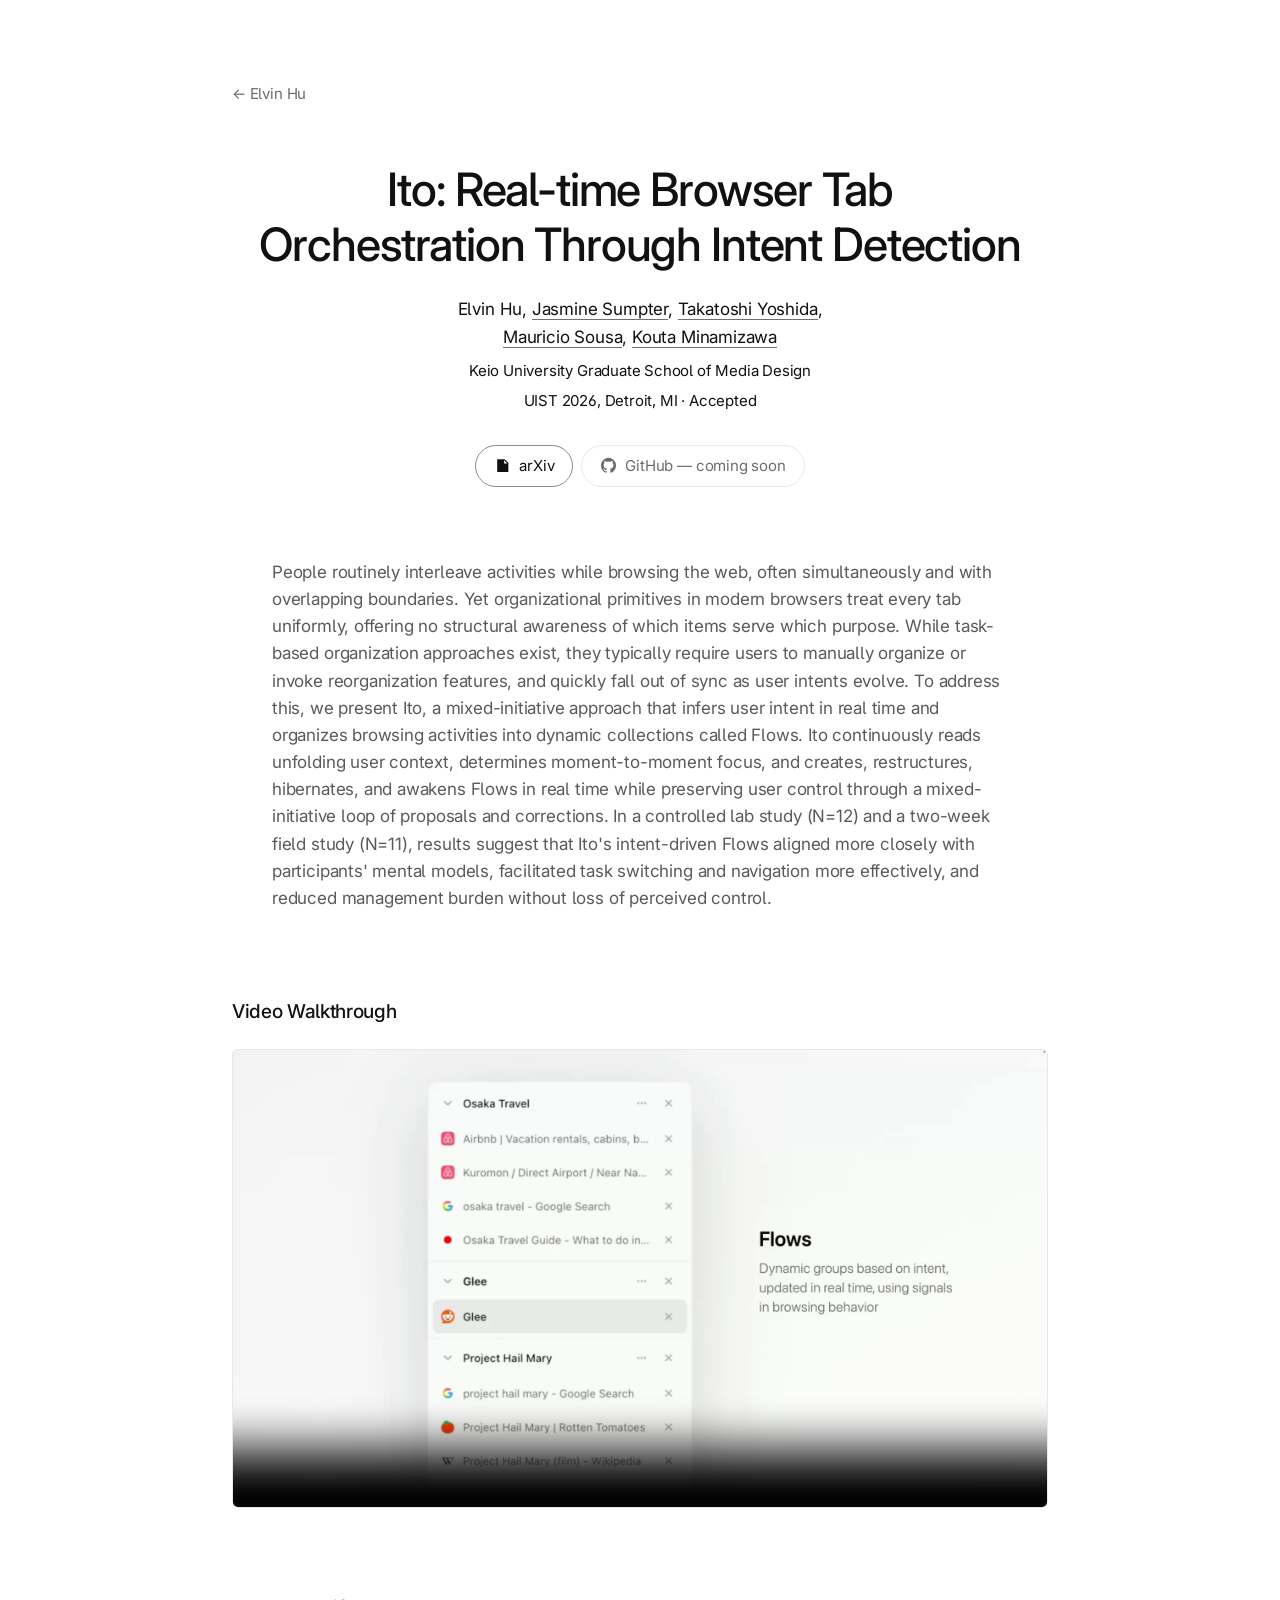
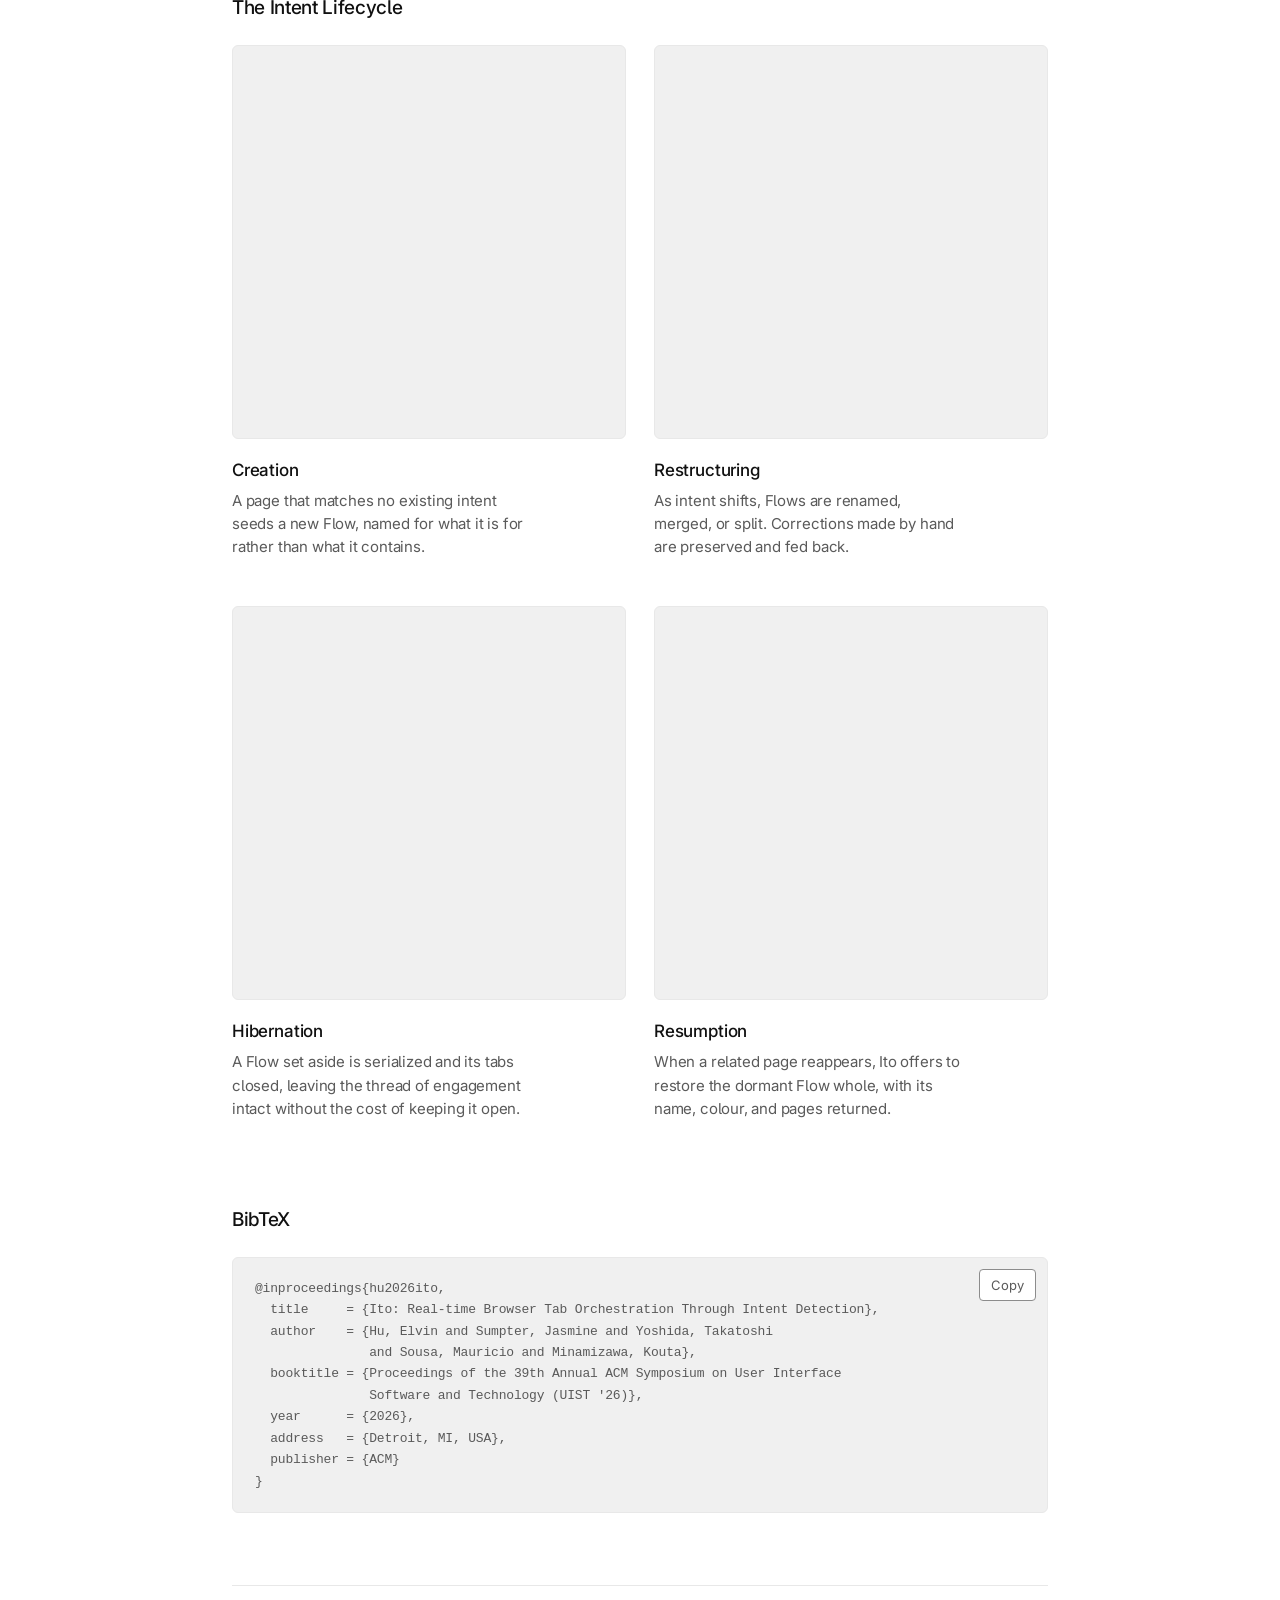
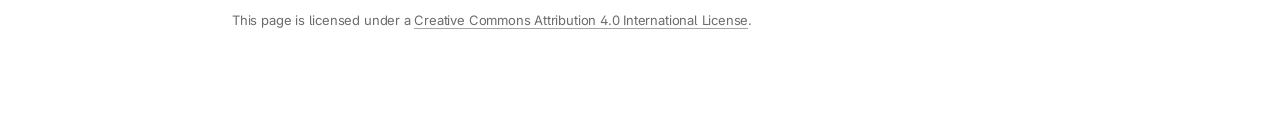
==== ito/index.html @ 9405cfd6 "Add the portfolio site Two static pages, no build step: a home page and a project page for Ito.  Typ" ====
<!DOCTYPE html>
<html lang="en">
<head>
<meta charset="utf-8">
<meta name="viewport" content="width=device-width, initial-scale=1">
<title>Ito: Real-time Browser Tab Orchestration Through Intent Detection</title>
<meta name="description" content="Ito replaces the flat tab strip with a sidebar of Flows: clusters of webpages grouped by inferred intent rather than by domain or topic. UIST 2026.">
<link rel="preconnect" href="https://fonts.googleapis.com">
<link rel="preconnect" href="https://fonts.gstatic.com" crossorigin>
<link href="https://fonts.googleapis.com/css2?family=Inter:wght@400;500&display=swap" rel="stylesheet">
<link rel="stylesheet" href="../css/style.css">
<link rel="stylesheet" href="../css/project.css">
</head>
<body>

<main class="page page--project">

  <a class="back" href="../">← Elvin Hu</a>

  <header class="masthead">
    <h1 class="masthead__title">
      Ito: Real-time Browser Tab Orchestration Through Intent Detection
    </h1>
    <p class="masthead__authors">
      <span>Elvin Hu</span>,
      <a href="https://nomouth.studio/">Jasmine Sumpter</a>,
      <a href="https://takatoshiyoshida.myportfolio.com/">Takatoshi Yoshida</a>,
      <a href="https://mauriciosousa.github.io/">Mauricio Sousa</a>,
      <a href="https://www.kmd.keio.ac.jp/faculty/kouta-minamizawa/">Kouta Minamizawa</a>
    </p>
    <p class="masthead__affiliation">
      Keio University Graduate School of Media Design
    </p>
    <p class="masthead__venue">
      UIST 2026, Detroit, MI · Accepted
    </p>

    <nav class="buttons">
      <a class="button" href="https://arxiv.org/abs/2608.09107">
        <svg viewBox="0 0 16 16" aria-hidden="true"><path d="M3 2h7l3.5 3.5V14H3V2zm6.5 1v3h3l-3-3zM5 8h6v1H5V8zm0 2.5h6v1H5v-1z"/></svg>
        arXiv
      </a>
      <span class="button button--muted">
        <svg viewBox="0 0 16 16" aria-hidden="true"><path d="M8 .8a7.2 7.2 0 0 0-2.28 14c.36.07.49-.15.49-.35v-1.23c-2 .44-2.43-.96-2.43-.96-.33-.84-.8-1.06-.8-1.06-.66-.45.05-.44.05-.44.73.05 1.11.75 1.11.75.65 1.1 1.7.79 2.11.6.07-.47.25-.79.46-.97-1.6-.18-3.28-.8-3.28-3.56 0-.79.28-1.43.74-1.93-.07-.19-.32-.92.07-1.91 0 0 .6-.2 1.98.73a6.9 6.9 0 0 1 3.6 0c1.37-.93 1.97-.73 1.97-.73.4.99.15 1.72.07 1.9.47.51.75 1.15.75 1.94 0 2.77-1.69 3.38-3.29 3.56.26.22.49.66.49 1.33v1.97c0 .2.13.42.49.35A7.2 7.2 0 0 0 8 .8z"/></svg>
        GitHub — coming soon
      </span>
    </nav>
  </header>

  <section class="abstract">
    <p>
      People routinely interleave activities while browsing the web, often
      simultaneously and with overlapping boundaries. Yet organizational primitives
      in modern browsers treat every tab uniformly, offering no structural awareness
      of which items serve which purpose. While task-based organization approaches
      exist, they typically require users to manually organize or invoke
      reorganization features, and quickly fall out of sync as user intents evolve.
      To address this, we present Ito, a mixed-initiative approach that infers user
      intent in real time and organizes browsing activities into dynamic collections
      called Flows. Ito continuously reads unfolding user context, determines
      moment-to-moment focus, and creates, restructures, hibernates, and awakens
      Flows in real time while preserving user control through a mixed-initiative
      loop of proposals and corrections. In a controlled lab study (N=12) and a
      two-week field study (N=11), results suggest that Ito's intent-driven Flows
      aligned more closely with participants' mental models, facilitated task
      switching and navigation more effectively, and reduced management burden
      without loss of perceived control.
    </p>
  </section>

  <section class="section">
    <h2 class="section__heading">Video Walkthrough</h2>
    <video class="media media--wide" controls preload="metadata"
           poster="../assets/video/walkthrough-poster.jpg">
      <source src="../assets/video/walkthrough.mp4" type="video/mp4">
    </video>
  </section>

  <section class="section">
    <h2 class="section__heading">The Intent Lifecycle</h2>
    <ol class="lifecycle">

      <li class="lifecycle__phase">
        <video class="media media--square" autoplay muted loop playsinline
               preload="metadata" disablepictureinpicture>
          <source src="../assets/video/lifecycle-creation.mp4" type="video/mp4">
        </video>
        <p class="lifecycle__name">Creation</p>
        <p class="lifecycle__desc">
          A page that matches no existing intent seeds a new Flow, named for what it
          is for rather than what it contains.
        </p>
      </li>

      <li class="lifecycle__phase">
        <video class="media media--square" autoplay muted loop playsinline
               preload="metadata" disablepictureinpicture>
          <source src="../assets/video/lifecycle-restructuring.mp4" type="video/mp4">
        </video>
        <p class="lifecycle__name">Restructuring</p>
        <p class="lifecycle__desc">
          As intent shifts, Flows are renamed, merged, or split. Corrections made by
          hand are preserved and fed back.
        </p>
      </li>

      <li class="lifecycle__phase">
        <video class="media media--square" autoplay muted loop playsinline
               preload="metadata" disablepictureinpicture>
          <source src="../assets/video/lifecycle-hibernation.mp4" type="video/mp4">
        </video>
        <p class="lifecycle__name">Hibernation</p>
        <p class="lifecycle__desc">
          A Flow set aside is serialized and its tabs closed, leaving the thread of
          engagement intact without the cost of keeping it open.
        </p>
      </li>

      <li class="lifecycle__phase">
        <video class="media media--square" autoplay muted loop playsinline
               preload="metadata" disablepictureinpicture>
          <source src="../assets/video/lifecycle-resumption.mp4" type="video/mp4">
        </video>
        <p class="lifecycle__name">Resumption</p>
        <p class="lifecycle__desc">
          When a related page reappears, Ito offers to restore the dormant Flow whole,
          with its name, colour, and pages returned.
        </p>
      </li>

    </ol>
  </section>

  <section class="section">
    <h2 class="section__heading">BibTeX</h2>
    <div class="bibtex">
      <button class="bibtex__copy" type="button">Copy</button>
      <pre><code>@inproceedings{hu2026ito,
  title     = {Ito: Real-time Browser Tab Orchestration Through Intent Detection},
  author    = {Hu, Elvin and Sumpter, Jasmine and Yoshida, Takatoshi
               and Sousa, Mauricio and Minamizawa, Kouta},
  booktitle = {Proceedings of the 39th Annual ACM Symposium on User Interface
               Software and Technology (UIST '26)},
  year      = {2026},
  address   = {Detroit, MI, USA},
  publisher = {ACM}
}</code></pre>
    </div>
  </section>

  <footer class="license">
    This page is licensed under a
    <a href="https://creativecommons.org/licenses/by/4.0/" rel="license">Creative
    Commons Attribution 4.0 International License</a>.
  </footer>

</main>

<script>
  document.querySelector('.bibtex__copy').addEventListener('click', async (event) => {
    const button = event.currentTarget;
    const code = document.querySelector('.bibtex code');

    try {
      await navigator.clipboard.writeText(code.textContent);
      button.textContent = 'Copied';
    } catch {
      // Clipboard access can be refused when the document is not focused.
      // Select the entry instead so it can be copied by hand.
      const range = document.createRange();
      range.selectNodeContents(code);
      const selection = window.getSelection();
      selection.removeAllRanges();
      selection.addRange(range);
      button.textContent = 'Press ⌘C';
    }

    setTimeout(() => { button.textContent = 'Copy'; }, 1600);
  });

  // The clips carry autoplay so they run even if this never fires; the observer
  // keeps off-screen ones paused in browsers that do not do it themselves.
  const observer = new IntersectionObserver((entries) => {
    for (const entry of entries) {
      if (entry.isIntersecting) {
        entry.target.play().catch(() => {});
      } else {
        entry.target.pause();
      }
    }
  }, { threshold: 0.25 });

  document.querySelectorAll('.media--square').forEach((video) => {
    observer.observe(video);
  });
</script>

</body>
</html>
---- css/style.css ----
/* ---------------------------------------------------------------------------
   Tokens
   Monochrome palette carried over from Ito's design system.
--------------------------------------------------------------------------- */

:root {
  --bg: #ffffff;
  --surface: #f0f0f0;
  --border: #e8e8e8;
  /* Boundary for interactive controls. WCAG 1.4.11 asks 3:1 of anything needed
     to identify a control, which --border (1.2:1) cannot carry. 3.36:1 here. */
  --border-control: #8c8c8c;
  --text: #111111;
  --text-secondary: #5a5a5a;
  /* 5.25:1 on --bg and 4.61:1 on --surface. The old #949494 sat at 3.03:1, which
     fails WCAG AA for the 12px labels and captions that use this token. */
  --text-tertiary: #6c6c6c;

  --measure: 46rem;
  --gutter: 1.5rem;
  --thumb: 200px;

  --step-1: 1.1875rem;
  --step-0: 1.0625rem;
  --step--1: 0.9375rem;
  --step--2: 0.8125rem;

  --leading: 1.6;
  --radius: 6px;

  --ease: cubic-bezier(0.4, 0, 0.2, 1);
}

@media (prefers-color-scheme: dark) {
  :root {
    --bg: #0d0d0d;
    --surface: #1c1c1c;
    --border: #262626;
    --border-control: #666666; /* 3.39:1 */
    --text: #f2f2f2;
    --text-secondary: #a0a0a0;
    /* 5.20:1 on --bg and 4.56:1 on --surface; #6b6b6b was 3.65:1. */
    --text-tertiary: #848484;
  }
}

/* ---------------------------------------------------------------------------
   Base
--------------------------------------------------------------------------- */

*,
*::before,
*::after {
  box-sizing: border-box;
}

html {
  -webkit-text-size-adjust: 100%;
}

body {
  margin: 0;
  background: var(--bg);
  color: var(--text);
  font-family: "Inter", -apple-system, BlinkMacSystemFont, "Segoe UI",
    "Helvetica Neue", sans-serif;
  font-size: var(--step-0);
  line-height: var(--leading);
  font-feature-settings: "cv05", "ss01";
  letter-spacing: -0.011em;
  -webkit-font-smoothing: antialiased;
  -moz-osx-font-smoothing: grayscale;
}

p {
  margin: 0 0 1em;
  color: var(--text-secondary);
  text-wrap: pretty;
}

p:last-child {
  margin-bottom: 0;
}

/* Links inherit the colour of their surroundings, so the underline is the only
   thing marking them as links. Tying it to --border put it at 1.2:1 against the
   page, effectively invisible; deriving it from the text colour keeps the
   hairline quiet but perceptible whatever tier of grey it sits in. */
a {
  color: inherit;
  text-decoration: none;
  border-bottom: 1px solid color-mix(in srgb, currentColor 60%, transparent);
  transition: border-color 0.15s var(--ease), color 0.15s var(--ease);
}

a:hover {
  border-bottom-color: currentColor;
}

a:focus-visible {
  outline: 2px solid var(--text);
  outline-offset: 3px;
  border-radius: 2px;
}

img,
video {
  display: block;
  max-width: 100%;
}

/* ---------------------------------------------------------------------------
   Layout
--------------------------------------------------------------------------- */

.page {
  max-width: var(--measure);
  margin: 0 auto;
  padding: 7rem var(--gutter) 6rem;
}

.section {
  margin-top: 4.5rem;
}

.section__heading {
  margin: 0 0 1.5rem;
  font-size: var(--step-1);
  font-weight: 500;
  line-height: 1.3;
  letter-spacing: -0.018em;
  color: var(--text);
}

/* ---------------------------------------------------------------------------
   Intro
--------------------------------------------------------------------------- */

.avatar {
  width: 56px;
  height: 56px;
  margin-bottom: 2rem;
  border-radius: 50%;
  background-color: var(--surface);
  background-size: cover;
  background-position: center;
}

.intro p {
  color: var(--text);
}

.intro p + p {
  color: var(--text-secondary);
}

.intro__links {
  margin-top: 1.5rem;
  font-size: var(--step--1);
}

.intro__links a {
  color: var(--text-secondary);
}

.intro__links a + a {
  margin-left: 1.25rem;
}

/* ---------------------------------------------------------------------------
   Entry list
   Thumbnail on the left, title and supporting copy on the right.
--------------------------------------------------------------------------- */

.entries {
  display: flex;
  flex-direction: column;
  gap: 0.25rem;
  margin: 0;
  padding: 0;
  list-style: none;
}

/* Square thumbnail spanning the full entry, with the text set beside it. The
   head and body are separate rows so that narrow screens can slot the image
   between them. */
.entry {
  display: grid;
  grid-template-columns: var(--thumb) 1fr;
  grid-template-areas:
    "thumb head"
    "thumb body";
  align-content: start;
  column-gap: 1.5rem;
  row-gap: 0.5rem;
  padding: 1rem 0.875rem;
  margin-left: -0.875rem;
  margin-right: -0.875rem;
  border-radius: var(--radius);
  transition: background-color 0.15s var(--ease);
}

.entry:hover {
  background: color-mix(in srgb, var(--surface) 45%, transparent);
}

.entry__thumb {
  grid-area: thumb;
  display: block;
  align-self: start;
  overflow: hidden;
  aspect-ratio: 1 / 1;
  border: 0;
  border-radius: 5px;
  background-color: var(--surface);
  background-size: cover;
  background-position: center;
  /* Several thumbnails are near-white, so give every one a defined edge. */
  box-shadow: inset 0 0 0 1px color-mix(in srgb, var(--text) 8%, transparent);
}

.entry__thumb video {
  display: block;
  width: 100%;
  height: 100%;
  object-fit: cover;
  pointer-events: none;
}

.entry__head {
  grid-area: head;
  min-width: 0;
}

.entry__body {
  grid-area: body;
  min-width: 0;
}

.entry__title {
  margin: 0;
  font-size: var(--step-0);
  font-weight: 500;
  line-height: 1.4;
  color: var(--text);
  text-wrap: balance;
}

.entry__title a {
  border-bottom: 0;
}

.entry__title a:hover {
  text-decoration: underline;
  text-underline-offset: 2px;
}

/* Marks a title or row that leads off-site. */
.arrow {
  width: 0.8em;
  height: 0.8em;
  margin-left: 0.2em;
  color: var(--text-tertiary);
  vertical-align: -0.02em;
}

.arrow path {
  fill: none;
  stroke: currentColor;
  stroke-width: 1.25;
  stroke-linecap: round;
  stroke-linejoin: round;
}

.entry__meta {
  margin: 0.125rem 0 0;
  font-size: var(--step--1);
  line-height: 1.45;
  color: var(--text);
}

.entry__meta p {
  margin: 0;
  color: inherit;
}

.entry__desc {
  margin: 0;
  font-size: var(--step--1);
  color: var(--text-secondary);
  text-wrap: pretty;
}

.entry__links {
  margin: 0.5rem 0 0;
  font-size: var(--step--1);
  color: var(--text-secondary);
}

.entry__links a + a {
  margin-left: 0.75rem;
}

/* ---------------------------------------------------------------------------
   Plain rows (intellectual property)
--------------------------------------------------------------------------- */

.rows {
  margin: 0;
  padding: 0;
  list-style: none;
  font-size: var(--step--1);
}

.rows li {
  border-top: 1px solid var(--border);
  color: var(--text-secondary);
}

.rows li:last-child {
  border-bottom: 1px solid var(--border);
}

.rows a {
  display: grid;
  grid-template-columns: 11rem 1fr auto;
  gap: 1.5rem;
  padding: 0.6rem 0;
  color: inherit;
  border-bottom: 0;
}

.rows a:hover {
  color: var(--text);
}

.rows a:hover span:first-child {
  text-decoration: underline;
  text-underline-offset: 2px;
}

/* Number, status and year are peers on one row, so they share a colour. */
.rows span:first-child,
.rows span:last-child {
  font-variant-numeric: tabular-nums;
}

/* ---------------------------------------------------------------------------
   Footer
--------------------------------------------------------------------------- */

.footer {
  margin-top: 4.5rem;
  padding-top: 1.5rem;
  border-top: 1px solid var(--border);
  font-size: var(--step--1);
  color: var(--text-tertiary);
}

.footer a {
  color: var(--text-secondary);
}

.footer a + a {
  margin-left: 1rem;
}

/* Narrow screens: one column, with the image dropping below the title block. */
@media (max-width: 40rem) {
  .page {
    padding-top: 4rem;
  }

  .entry {
    grid-template-columns: 1fr;
    grid-template-areas:
      "head"
      "thumb"
      "body";
    row-gap: 0.875rem;
  }

  .entry__thumb {
    width: 13rem;
    justify-self: start;
  }

  .rows a {
    grid-template-columns: 9.5rem 1fr auto;
    gap: 0.75rem;
  }

  .intro__links a + a {
    margin-left: 1rem;
  }
}
---- css/project.css ----
/* ---------------------------------------------------------------------------
   Project page
   Layered on top of style.css. Wider measure, centred masthead.
--------------------------------------------------------------------------- */

.page--project {
  --measure: 54rem;
  padding-top: 5rem;
}

.back {
  display: inline-block;
  margin-bottom: 3.5rem;
  font-size: var(--step--1);
  color: var(--text-tertiary);
  border-bottom: none;
}

.back:hover {
  color: var(--text);
}

/* Masthead ---------------------------------------------------------------- */

.masthead {
  text-align: center;
  margin-bottom: 4.5rem;
}

.masthead__title {
  max-width: 34ch;
  margin: 0 auto 1.5rem;
  font-size: clamp(2rem, 1.35rem + 2.6vw, 2.875rem);
  font-weight: 500;
  line-height: 1.2;
  letter-spacing: -0.025em;
  text-wrap: balance;
}

.masthead__authors {
  max-width: 44ch;
  margin: 0 auto 0.5rem;
  color: var(--text);
}

/* Wrap between authors, never inside a name. */
.masthead__authors span,
.masthead__authors a {
  white-space: nowrap;
}

/* Affiliation and venue read as one continuation of the author line, so they
   stay in the same colour rather than fading off into a second grey. */
.masthead__affiliation,
.masthead__venue {
  margin: 0;
  font-size: var(--step--1);
  color: var(--text);
}

.masthead__venue {
  margin-top: 0.375rem;
}

/* Link buttons ------------------------------------------------------------ */

.buttons {
  display: flex;
  flex-wrap: wrap;
  justify-content: center;
  gap: 0.5rem;
  margin-top: 2rem;
}

.button {
  display: inline-flex;
  align-items: center;
  gap: 0.5rem;
  padding: 0.5rem 1.125rem;
  border: 1px solid var(--border-control);
  border-radius: 100px;
  font-size: var(--step--1);
  color: var(--text);
  background: var(--bg);
  transition: background-color 0.15s var(--ease), border-color 0.15s var(--ease);
}

.button:hover {
  background: var(--surface);
  border-color: var(--text-tertiary);
}

/* Not a control yet, so it is exempt from the 3:1 boundary the live buttons
   carry, and the softer edge is what marks it as unavailable. */
.button--muted {
  color: var(--text-tertiary);
  border-color: var(--border);
  cursor: default;
  pointer-events: none;
}

.button svg {
  width: 17px;
  height: 17px;
  flex: none;
  fill: currentColor;
}

/* Sections ---------------------------------------------------------------- */

.page--project .section {
  margin-top: 5.5rem;
}

.abstract {
  max-width: 46rem;
  margin: 0 auto;
}

/* Media ------------------------------------------------------------------- */

.media {
  width: 100%;
  border: 1px solid var(--border);
  border-radius: var(--radius);
  background: var(--surface);
  object-fit: cover;
}

.media--wide {
  aspect-ratio: 16 / 9;
}

/* Lifecycle clips loop on their own: no chrome, nothing to click. iOS Safari
   forces its own controls onto inline video unless they are hidden here. */
.media--square {
  aspect-ratio: 1 / 1;
  pointer-events: none;
}

.media--square::-webkit-media-controls,
.media--square::-webkit-media-controls-enclosure,
.media--square::-webkit-media-controls-start-playback-button {
  display: none !important;
  -webkit-appearance: none;
}

/* Intent lifecycle: 2 × 2 ------------------------------------------------- */

.lifecycle {
  display: grid;
  grid-template-columns: repeat(2, 1fr);
  column-gap: 1.75rem;
  row-gap: 3rem;
  margin: 0;
  padding: 0;
  list-style: none;
}

.lifecycle__name {
  margin: 1.125rem 0 0;
  font-size: var(--step-0);
  font-weight: 500;
  color: var(--text);
}

.lifecycle__desc {
  margin: 0.3rem 0 0;
  max-width: 34ch;
  font-size: var(--step--1);
  line-height: 1.55;
  color: var(--text-secondary);
  text-wrap: pretty;
}

/* BibTeX ------------------------------------------------------------------ */

.bibtex {
  position: relative;
}

.bibtex pre {
  margin: 0;
  padding: 1.25rem 1.375rem;
  overflow-x: auto;
  border: 1px solid var(--border);
  border-radius: var(--radius);
  background: var(--surface);
  font-family: ui-monospace, SFMono-Regular, "SF Mono", Menlo, monospace;
  font-size: var(--step--2);
  line-height: 1.65;
  color: var(--text-secondary);
  tab-size: 2;
}

.bibtex__copy {
  position: absolute;
  top: 0.75rem;
  right: 0.75rem;
  padding: 0.3rem 0.7rem;
  border: 1px solid var(--border-control);
  border-radius: 4px;
  background: var(--bg);
  color: var(--text-secondary);
  font: inherit;
  font-size: var(--step--2);
  cursor: pointer;
  transition: color 0.15s var(--ease), border-color 0.15s var(--ease);
}

.bibtex__copy:hover {
  color: var(--text);
  border-color: var(--text-tertiary);
}

/* License ----------------------------------------------------------------- */

.license {
  margin-top: 4.5rem;
  padding-top: 1.5rem;
  border-top: 1px solid var(--border);
  font-size: var(--step--2);
  color: var(--text-tertiary);
}

/* The underline already marks the link, so it keeps the sentence's colour
   instead of introducing a second grey mid-sentence. */
.license a {
  color: inherit;
}

@media (max-width: 40rem) {
  .lifecycle {
    grid-template-columns: 1fr;
    row-gap: 2.25rem;
  }
}
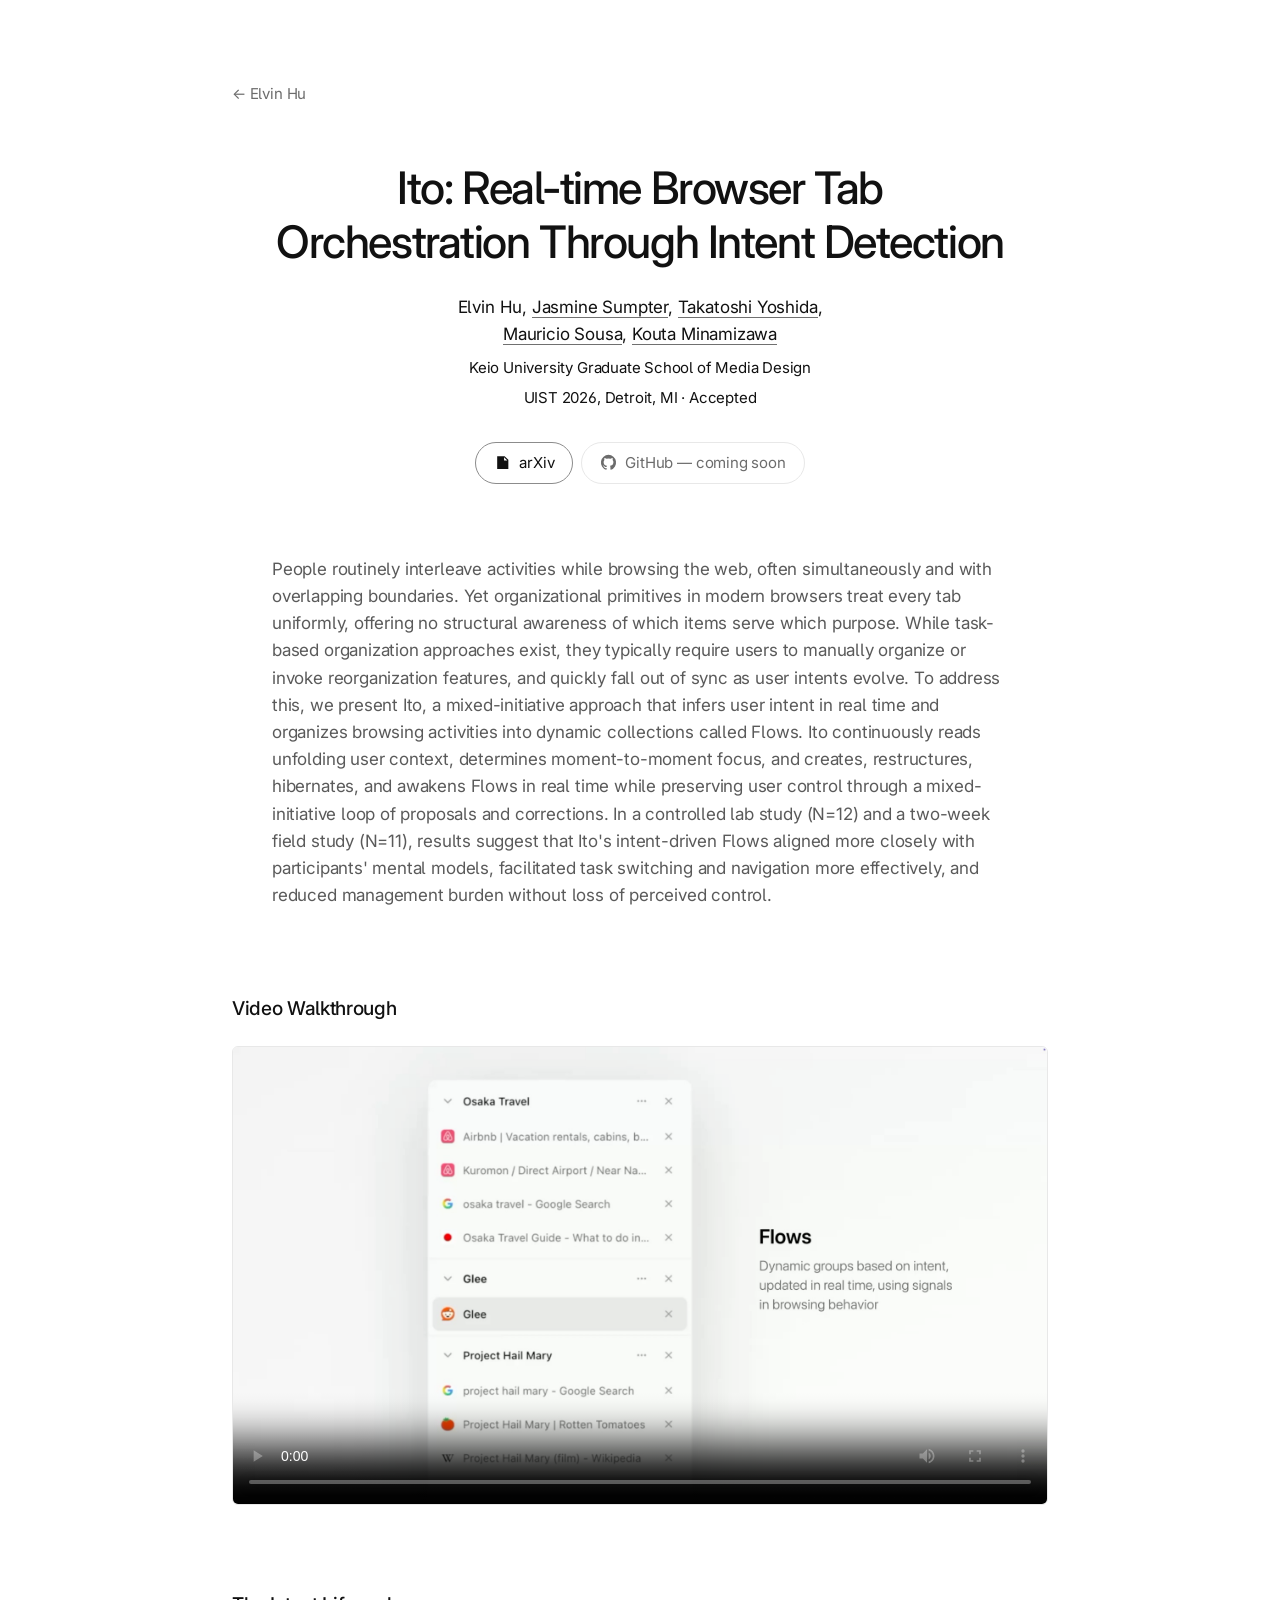
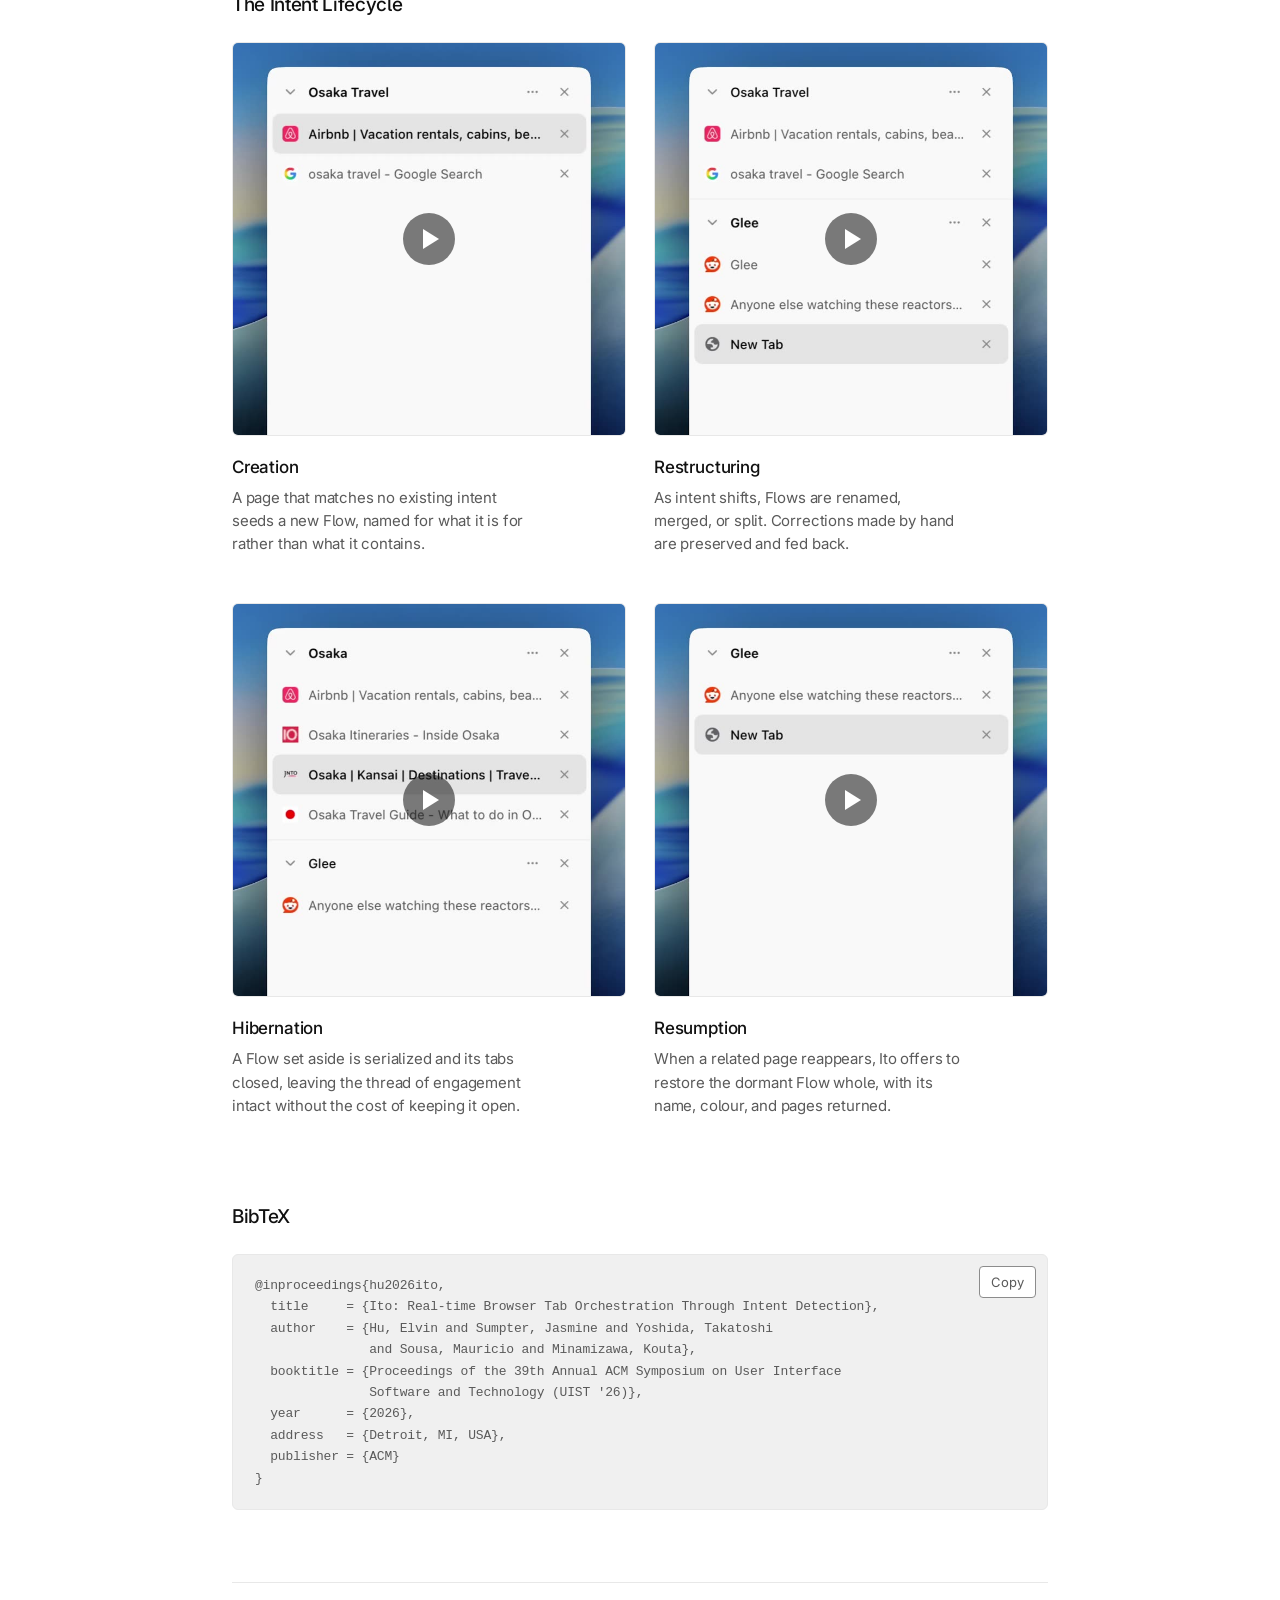
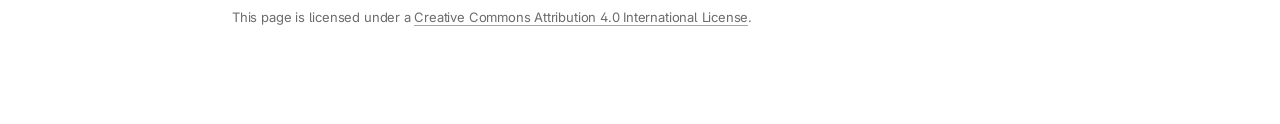
==== commit 39df797c: "Recover the lifecycle clips when a phone refuses to autoplay The clips swallowed play() rejections a" ====
--- a/ito/index.html
+++ b/ito/index.html
@@ -82,7 +82,8 @@
 
       <li class="lifecycle__phase">
         <video class="media media--square" autoplay muted loop playsinline
-               preload="metadata" disablepictureinpicture>
+               preload="metadata" disablepictureinpicture
+               poster="../assets/video/lifecycle-creation-poster.jpg">
           <source src="../assets/video/lifecycle-creation.mp4" type="video/mp4">
         </video>
         <p class="lifecycle__name">Creation</p>
@@ -94,7 +95,8 @@
 
       <li class="lifecycle__phase">
         <video class="media media--square" autoplay muted loop playsinline
-               preload="metadata" disablepictureinpicture>
+               preload="metadata" disablepictureinpicture
+               poster="../assets/video/lifecycle-restructuring-poster.jpg">
           <source src="../assets/video/lifecycle-restructuring.mp4" type="video/mp4">
         </video>
         <p class="lifecycle__name">Restructuring</p>
@@ -106,7 +108,8 @@
 
       <li class="lifecycle__phase">
         <video class="media media--square" autoplay muted loop playsinline
-               preload="metadata" disablepictureinpicture>
+               preload="metadata" disablepictureinpicture
+               poster="../assets/video/lifecycle-hibernation-poster.jpg">
           <source src="../assets/video/lifecycle-hibernation.mp4" type="video/mp4">
         </video>
         <p class="lifecycle__name">Hibernation</p>
@@ -118,7 +121,8 @@
 
       <li class="lifecycle__phase">
         <video class="media media--square" autoplay muted loop playsinline
-               preload="metadata" disablepictureinpicture>
+               preload="metadata" disablepictureinpicture
+               poster="../assets/video/lifecycle-resumption-poster.jpg">
           <source src="../assets/video/lifecycle-resumption.mp4" type="video/mp4">
         </video>
         <p class="lifecycle__name">Resumption</p>
@@ -178,21 +182,54 @@
     setTimeout(() => { button.textContent = 'Copy'; }, 1600);
   });
 
-  // The clips carry autoplay so they run even if this never fires; the observer
-  // keeps off-screen ones paused in browsers that do not do it themselves.
+  // The clips carry autoplay so they run even if this never fires, and the
+  // observer keeps off-screen ones paused in browsers that do not do it
+  // themselves. Phones refuse autoplay often enough — Low Power Mode, Low Data
+  // Mode, a reduced-motion preference — that a refusal has to be caught rather
+  // than swallowed, otherwise the clip sits there looking broken. The poster
+  // covers the gap and the phase is marked so it can be tapped instead.
+  const clips = document.querySelectorAll('.media--square');
+  const reduceMotion = window.matchMedia('(prefers-reduced-motion: reduce)');
+
+  const needsTap = (video, wanted) => {
+    video.closest('.lifecycle__phase')?.toggleAttribute('data-needs-tap', wanted);
+  };
+
+  const attemptPlay = (video) => {
+    if (reduceMotion.matches) {
+      video.pause();
+      needsTap(video, true);
+      return;
+    }
+    // Older browsers return nothing from play() rather than a promise.
+    video.play()?.then(() => needsTap(video, false))
+                 .catch(() => needsTap(video, true));
+  };
+
   const observer = new IntersectionObserver((entries) => {
     for (const entry of entries) {
       if (entry.isIntersecting) {
-        entry.target.play().catch(() => {});
+        attemptPlay(entry.target);
       } else {
         entry.target.pause();
       }
     }
   }, { threshold: 0.25 });
 
-  document.querySelectorAll('.media--square').forEach((video) => {
+  for (const video of clips) {
+    if (reduceMotion.matches) {
+      video.removeAttribute('autoplay');
+      video.pause();
+      needsTap(video, true);
+    }
+
     observer.observe(video);
-  });
+
+    // Only reachable once the fallback has turned pointer events back on.
+    video.addEventListener('click', () => {
+      video.play()?.then(() => needsTap(video, false)).catch(() => {});
+    });
+  }
 </script>
 
 </body>
--- a/css/project.css
+++ b/css/project.css
@@ -27,13 +27,17 @@
   margin-bottom: 4.5rem;
 }
 
+/* The title sets to two lines only just: its best two-line break needs about as
+   much room as the text measure gives it, and at 2.875rem/-0.025em it overshot
+   by a hair and dropped to three. The tighter tracking is what large sizes want
+   anyway, and together with the slightly smaller cap it leaves real headroom so
+   the break does not flip back on a font fallback or another engine's metrics. */
 .masthead__title {
-  max-width: 34ch;
   margin: 0 auto 1.5rem;
-  font-size: clamp(2rem, 1.35rem + 2.6vw, 2.875rem);
+  font-size: clamp(2rem, 1.35rem + 2.6vw, 2.8rem);
   font-weight: 500;
   line-height: 1.2;
-  letter-spacing: -0.025em;
+  letter-spacing: -0.032em;
   text-wrap: balance;
 }
 
@@ -155,6 +159,33 @@
   margin: 0;
   padding: 0;
   list-style: none;
+}
+
+/* Autoplay is refused often enough on phones — Low Power Mode, Low Data Mode, a
+   reduced-motion preference — that the clips need a way back. The poster always
+   renders, so the fallback only has to say the clip can be started by hand.
+   Set by script, and only when an attempt to play has actually been rejected. */
+.lifecycle__phase[data-needs-tap] {
+  position: relative;
+}
+
+.lifecycle__phase[data-needs-tap] .media--square {
+  pointer-events: auto;
+  cursor: pointer;
+}
+
+.lifecycle__phase[data-needs-tap]::after {
+  content: "";
+  position: absolute;
+  top: 0;
+  left: 0;
+  right: 0;
+  aspect-ratio: 1 / 1;
+  pointer-events: none;
+  background-repeat: no-repeat;
+  background-position: center;
+  background-size: 52px 52px;
+  background-image: url("data:image/svg+xml,%3Csvg xmlns='http://www.w3.org/2000/svg' viewBox='0 0 52 52'%3E%3Ccircle cx='26' cy='26' r='26' fill='rgba(17,17,17,0.55)'/%3E%3Cpath d='M20 16v20l16-10z' fill='white'/%3E%3C/svg%3E");
 }
 
 .lifecycle__name {
